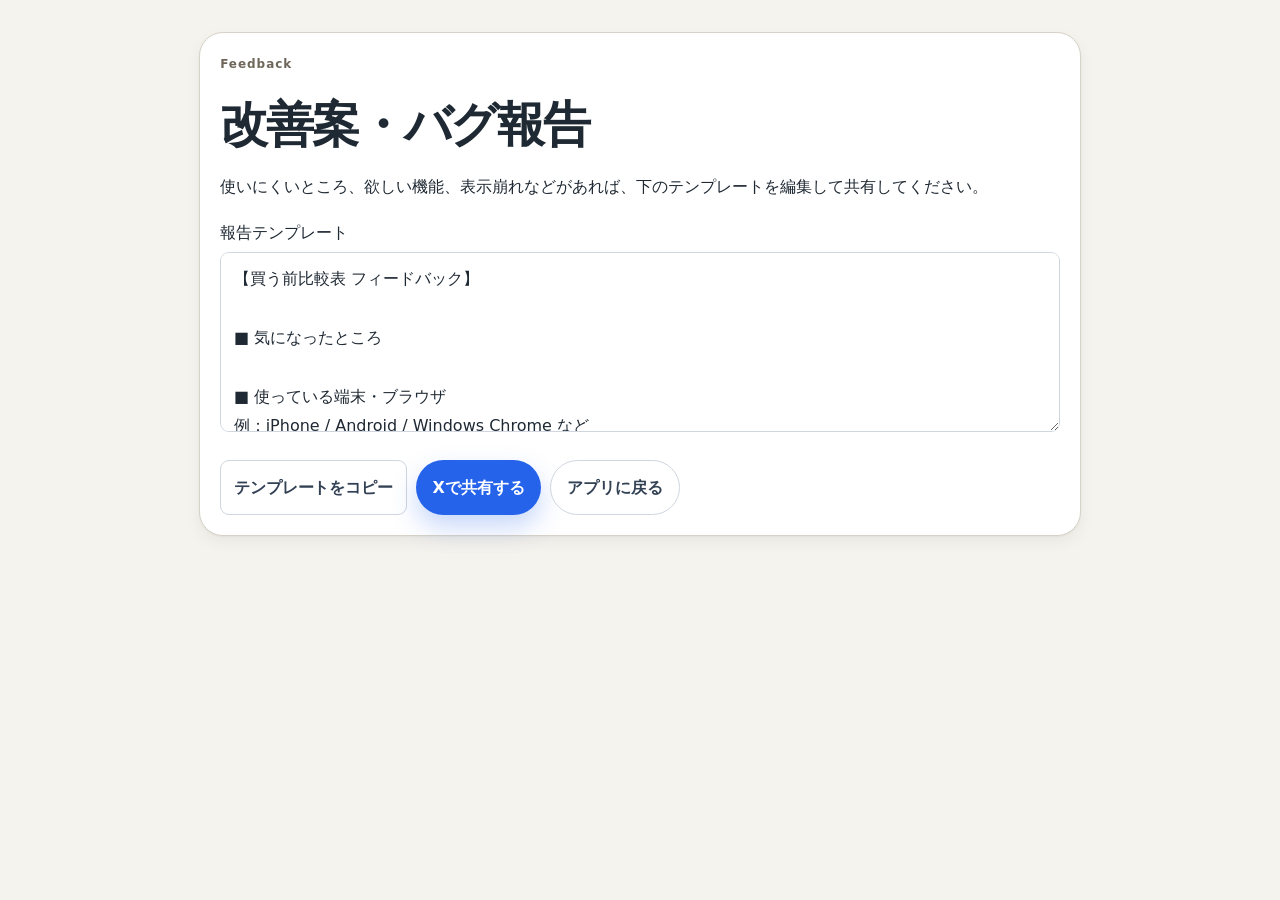
==== feedback.html @ 17bbf580 "first commit" ====
<!doctype html>
<html lang="ja">
<head>
  <meta charset="UTF-8" />
  <meta name="viewport" content="width=device-width, initial-scale=1.0" />
  <title>改善案・バグ報告｜買う前比較表</title>
  <meta name="description" content="買う前比較表の改善案・バグ報告ページです。" />
  <link rel="icon" href="favicon.svg" type="image/svg+xml" />
  <link rel="stylesheet" href="styles.css" />
</head>
<body>
  <main class="static-page">
    <article class="static-card feedback-box">
      <p class="eyebrow">Feedback</p>
      <h1>改善案・バグ報告</h1>
      <p>使いにくいところ、欲しい機能、表示崩れなどがあれば、下のテンプレートを編集して共有してください。</p>

      <label>
        報告テンプレート
        <textarea id="feedbackText">【買う前比較表 フィードバック】

■ 気になったところ

■ 使っている端末・ブラウザ
例：iPhone / Android / Windows Chrome など

■ こうなると便利だと思ったこと

</textarea>
      </label>

      <div class="static-actions">
        <button id="copyFeedbackBtn" type="button" class="secondary">テンプレートをコピー</button>
        <a id="xFeedbackLink" class="primary button-link" href="https://x.com/intent/tweet?text=%E3%80%90%E8%B2%B7%E3%81%86%E5%89%8D%E6%AF%94%E8%BC%83%E8%A1%A8%20%E3%83%95%E3%82%A3%E3%83%BC%E3%83%89%E3%83%90%E3%83%83%E3%82%AF%E3%80%91%0A%0A%23%E8%B2%B7%E3%81%86%E5%89%8D%E6%AF%94%E8%BC%83%E8%A1%A8" target="_blank" rel="noopener">Xで共有する</a>
        <a class="secondary button-link" href="index.html">アプリに戻る</a>
      </div>
    </article>
  </main>

  <script>
    const textarea = document.getElementById('feedbackText');
    const copyBtn = document.getElementById('copyFeedbackBtn');
    const xLink = document.getElementById('xFeedbackLink');

    function updateXLink() {
      const text = textarea.value.trim() || '【買う前比較表 フィードバック】';
      xLink.href = `https://x.com/intent/tweet?text=${encodeURIComponent(text + '\n\n#買う前比較表')}`;
    }

    textarea.addEventListener('input', updateXLink);
    copyBtn.addEventListener('click', async () => {
      try {
        await navigator.clipboard.writeText(textarea.value);
        copyBtn.textContent = 'コピーしました';
        setTimeout(() => copyBtn.textContent = 'テンプレートをコピー', 1400);
      } catch {
        textarea.select();
        document.execCommand('copy');
      }
    });
    updateXLink();
  </script>
</body>
</html>
---- styles.css ----
:root {
  --bg: #f3f7fb;
  --panel: #ffffff;
  --ink: #172033;
  --muted: #667085;
  --line: #dbe4f0;
  --brand: #2563eb;
  --brand-strong: #1d4ed8;
  --brand-soft: #eaf2ff;
  --accent: #0f766e;
  --accent-soft: #e7f8f5;
  --danger: #e5484d;
  --danger-strong: #c92a2f;
  --danger-soft: #fff0f1;
  --warning: #f59e0b;
  --warning-soft: #fff7df;
  --success: #16a34a;
  --success-soft: #eaf8ef;
  --blue-soft: #eaf2ff;
  --shadow: 0 18px 44px rgba(37, 99, 235, 0.10);
  --shadow-small: 0 10px 24px rgba(15, 23, 42, 0.07);
  --radius: 22px;
}

* { box-sizing: border-box; }

html { scroll-behavior: smooth; }

body {
  margin: 0;
  font-family: Inter, ui-sans-serif, system-ui, -apple-system, BlinkMacSystemFont, "Segoe UI", sans-serif;
  color: var(--ink);
  background:
    linear-gradient(180deg, #ffffff 0%, #f7f7f7 42%, #eeeeee 100%);
  min-height: 100vh;
}

button,
input,
select,
textarea { font: inherit; }

button,
.import-label {
  border: 0;
  border-radius: 999px;
  padding: 0.72rem 1rem;
  cursor: pointer;
  font-weight: 800;
  transition: transform 0.15s ease, box-shadow 0.15s ease, opacity 0.15s ease, background 0.15s ease;
  white-space: nowrap;
}

button:hover,
.import-label:hover { transform: translateY(-1px); }
button:active { transform: translateY(0); }

.primary {
  background: var(--brand);
  color: white;
  box-shadow: 0 8px 18px rgba(47, 93, 80, 0.18);
}

.primary:hover { background: var(--brand-strong); }

.secondary,
.import-label {
  background: #efe8dc;
  color: var(--ink);
}

.secondary.active {
  background: var(--brand);
  color: white;
}

.danger { color: white; background: var(--danger); }
.ghost { background: transparent; color: var(--danger); border: 1px solid rgba(179, 58, 58, 0.35); }
.compact { padding: 0.66rem 0.85rem; }
.hidden { display: none !important; }

.app-header {
  max-width: 1440px;
  margin: 0 auto;
  padding: 2.2rem 1.4rem 1rem;
  display: flex;
  justify-content: space-between;
  align-items: flex-end;
  gap: 1.4rem;
}

h1, h2, h3, p { margin-top: 0; }
h1 { font-size: clamp(2.1rem, 4vw, 4.3rem); margin-bottom: 0.45rem; letter-spacing: -0.06em; }
h2 { margin-bottom: 0; font-size: 1.38rem; }
h3 { margin-bottom: 0.4rem; }
.lead { color: var(--muted); max-width: 52rem; margin-bottom: 0; line-height: 1.8; }
.eyebrow { color: var(--accent); font-weight: 900; letter-spacing: 0.08em; font-size: 0.78rem; margin-bottom: 0.3rem; }
.muted { color: var(--muted); }

.header-actions {
  display: flex;
  gap: 0.6rem;
  flex-wrap: wrap;
  justify-content: flex-end;
}

.layout {
  max-width: 1440px;
  margin: 0 auto;
  padding: 1rem 1.4rem 2.5rem;
  display: grid;
  grid-template-columns: minmax(340px, 430px) minmax(0, 1fr);
  gap: 1.2rem;
  align-items: start;
}

.panel {
  background: rgba(255, 253, 248, 0.9);
  border: 1px solid rgba(231, 223, 210, 0.92);
  border-radius: var(--radius);
  box-shadow: var(--shadow);
  backdrop-filter: blur(12px);
}

.form-panel { padding: 1.2rem; position: sticky; top: 1rem; }
.list-panel { padding: 1.2rem; min-width: 0; }

.section-heading {
  display: flex;
  justify-content: space-between;
  align-items: center;
  gap: 1rem;
  margin-bottom: 1.1rem;
}

.list-heading { margin-bottom: 0.8rem; }
.section-heading.mini { margin: 1rem 0 0.7rem; }

.badge,
.stats span {
  background: #f3eadb;
  color: #5c4222;
  border-radius: 999px;
  padding: 0.38rem 0.72rem;
  font-size: 0.82rem;
  font-weight: 900;
}

.stats {
  display: flex;
  gap: 0.5rem;
  flex-wrap: wrap;
  justify-content: flex-end;
}

.summary-grid {
  display: grid;
  grid-template-columns: repeat(auto-fit, minmax(140px, 1fr));
  gap: 0.7rem;
  margin-bottom: 1rem;
}

.summary-card {
  background: #fbf7ef;
  border: 1px solid var(--line);
  border-radius: 18px;
  padding: 0.8rem 0.95rem;
  min-width: 0;
}

.summary-card span {
  display: block;
  color: var(--muted);
  font-size: 0.78rem;
  font-weight: 800;
  margin-bottom: 0.25rem;
}

.summary-card strong {
  font-size: 1.2rem;
  letter-spacing: -0.03em;
}

.summary-card.highlight {
  background: var(--brand-soft);
  border-color: rgba(47, 93, 80, 0.25);
}

form label {
  display: block;
  font-weight: 800;
  margin-bottom: 0.82rem;
}

input,
select,
textarea {
  width: 100%;
  border: 1px solid var(--line);
  background: white;
  border-radius: 14px;
  padding: 0.78rem 0.9rem;
  color: var(--ink);
  outline: none;
  margin-top: 0.35rem;
}

input:focus,
select:focus,
textarea:focus {
  border-color: rgba(47, 93, 80, 0.65);
  box-shadow: 0 0 0 4px rgba(47, 93, 80, 0.1);
}

textarea { resize: vertical; }
small { display: block; color: var(--muted); font-weight: 500; margin-top: 0.35rem; line-height: 1.6; }

.fetch-status {
  margin-top: 0.55rem;
  border-radius: 14px;
  padding: 0.72rem 0.85rem;
  line-height: 1.6;
  font-size: 0.88rem;
  font-weight: 800;
  background: #f2eee6;
  border: 1px solid var(--line);
  color: #544536;
}

.fetch-status[data-type="loading"] {
  background: #edf3ef;
  border-color: rgba(47, 93, 80, 0.22);
  color: var(--brand-strong);
}

.fetch-status[data-type="success"] {
  background: #e7f2e9;
  border-color: rgba(47, 93, 80, 0.24);
  color: #24483e;
}

.fetch-status[data-type="error"] {
  background: #f8e6e4;
  border-color: rgba(179, 58, 58, 0.22);
  color: #8f302e;
}

button:disabled {
  cursor: wait;
  opacity: 0.72;
  transform: none;
}

.url-row,
.split-row,
.form-actions {
  display: flex;
  gap: 0.55rem;
  align-items: center;
}

.url-row input,
.split-row select { flex: 1; }
.form-actions { margin-top: 1rem; }
.form-actions button { flex: 1; }

.two-column-form {
  display: grid;
  grid-template-columns: 1fr 1fr;
  gap: 0.7rem;
}

.spec-grid {
  display: grid;
  grid-template-columns: repeat(2, minmax(0, 1fr));
  gap: 0.65rem;
}
.spec-field { margin-bottom: 0 !important; }
.spec-field span { display: block; font-size: 0.85rem; }

.toolbar {
  display: grid;
  grid-template-columns: minmax(160px, 1.3fr) minmax(120px, 0.75fr) minmax(120px, 0.75fr) minmax(140px, 0.9fr) auto;
  gap: 0.6rem;
  margin-bottom: 0.85rem;
}
.toolbar input,
.toolbar select { margin-top: 0; }

.view-row {
  display: grid;
  grid-template-columns: minmax(0, 1fr) auto;
  gap: 0.7rem;
  align-items: stretch;
  margin-bottom: 1rem;
}

.hint-card {
  background: #f2eee6;
  border: 1px dashed #d8cbb8;
  border-radius: 16px;
  padding: 0.85rem 1rem;
  color: #544536;
  line-height: 1.7;
}

.view-switch {
  display: flex;
  background: #f2eee6;
  border: 1px solid var(--line);
  border-radius: 999px;
  padding: 0.25rem;
  align-self: center;
}

.view-switch button {
  padding: 0.58rem 0.9rem;
  box-shadow: none;
}

.empty-state {
  padding: 3.5rem 1rem;
  text-align: center;
  color: var(--muted);
  border: 1px dashed var(--line);
  border-radius: 18px;
}

.cards-grid {
  display: grid;
  grid-template-columns: repeat(2, minmax(0, 1fr));
  gap: 0.9rem;
}

.product-card {
  background: white;
  border: 1px solid var(--line);
  border-radius: 22px;
  padding: 1rem;
  box-shadow: var(--shadow-small);
  display: flex;
  flex-direction: column;
  gap: 0.78rem;
  min-width: 0;
}

.card-top {
  display: grid;
  grid-template-columns: 76px minmax(0, 1fr) 68px;
  gap: 0.85rem;
  align-items: start;
}

.card-image-wrap {
  width: 76px;
  height: 76px;
  border-radius: 18px;
  border: 1px solid var(--line);
  overflow: hidden;
  background: #f3eadb;
  display: grid;
  place-items: center;
  color: #8a6d43;
  font-weight: 1000;
  font-size: 1.35rem;
}

.card-image { width: 100%; height: 100%; object-fit: cover; }
.card-image-wrap.no-image { background: linear-gradient(135deg, #f4eadc, #edf3ef); }

.card-main { min-width: 0; }
.card-meta { display: flex; flex-wrap: wrap; gap: 0.35rem; margin-bottom: 0.35rem; }
.product-card h3 {
  font-size: 1.02rem;
  line-height: 1.45;
  margin-bottom: 0.45rem;
  display: -webkit-box;
  -webkit-line-clamp: 2;
  -webkit-box-orient: vertical;
  overflow: hidden;
}

.card-price-row { display: flex; align-items: center; flex-wrap: wrap; gap: 0.5rem; margin-bottom: 0.25rem; }
.card-price { font-size: 1.25rem; letter-spacing: -0.04em; }
.rating-chip { color: #956421; font-weight: 900; font-size: 0.86rem; }
.category-chip {
  display: inline-flex;
  align-items: center;
  border-radius: 999px;
  padding: 0.28rem 0.58rem;
  background: var(--blue-soft);
  color: #334155;
  font-weight: 900;
  font-size: 0.82rem;
}

.score-ring {
  width: 66px;
  height: 66px;
  border-radius: 50%;
  display: grid;
  place-items: center;
  background:
    radial-gradient(circle closest-side, white 68%, transparent 70%),
    conic-gradient(var(--brand) calc(var(--score) * 1%), #eee5d7 0);
  border: 1px solid var(--line);
  position: relative;
}

.score-ring strong {
  font-size: 1.12rem;
  line-height: 1;
  letter-spacing: -0.04em;
}

.score-ring span {
  position: absolute;
  bottom: 0.78rem;
  font-size: 0.62rem;
  color: var(--muted);
  font-weight: 900;
}

.score-ring.excellent { background: radial-gradient(circle closest-side, white 68%, transparent 70%), conic-gradient(#2f5d50 calc(var(--score) * 1%), #eee5d7 0); }
.score-ring.good { background: radial-gradient(circle closest-side, white 68%, transparent 70%), conic-gradient(#5d7747 calc(var(--score) * 1%), #eee5d7 0); }
.score-ring.normal { background: radial-gradient(circle closest-side, white 68%, transparent 70%), conic-gradient(#c68b43 calc(var(--score) * 1%), #eee5d7 0); }
.score-ring.low { background: radial-gradient(circle closest-side, white 68%, transparent 70%), conic-gradient(#b33a3a calc(var(--score) * 1%), #eee5d7 0); }

.score-note {
  display: inline-flex;
  align-self: flex-start;
  border-radius: 999px;
  padding: 0.34rem 0.7rem;
  background: #f7f1e8;
  color: #5b5246;
  font-size: 0.82rem;
  font-weight: 900;
}

.spec-chip-list {
  list-style: none;
  margin: 0;
  padding: 0;
  display: grid;
  grid-template-columns: repeat(2, minmax(0, 1fr));
  gap: 0.45rem;
}

.spec-chip-list li {
  background: #fbf7ef;
  border: 1px solid #efe4d4;
  border-radius: 14px;
  padding: 0.55rem 0.65rem;
  min-width: 0;
}

.spec-chip-list span {
  display: block;
  color: var(--muted);
  font-size: 0.72rem;
  font-weight: 800;
  margin-bottom: 0.1rem;
}

.spec-chip-list strong {
  display: block;
  overflow: hidden;
  text-overflow: ellipsis;
  white-space: nowrap;
  font-size: 0.88rem;
}

.card-memo {
  color: var(--muted);
  background: #fbf7ef;
  border-radius: 14px;
  padding: 0.7rem;
  white-space: pre-wrap;
  line-height: 1.7;
  margin-bottom: 0;
}

.card-actions {
  display: flex;
  gap: 0.45rem;
  flex-wrap: wrap;
  margin-top: auto;
}
.card-actions button { padding: 0.5rem 0.72rem; font-size: 0.85rem; }

.table-wrap {
  overflow: auto;
  border: 1px solid var(--line);
  border-radius: 18px;
  background: white;
  max-height: 72vh;
}

table {
  width: 100%;
  border-collapse: separate;
  border-spacing: 0;
  min-width: 1080px;
}

th,
td {
  border-bottom: 1px solid var(--line);
  padding: 0.78rem;
  text-align: left;
  vertical-align: top;
  font-size: 0.92rem;
}

th {
  position: sticky;
  top: 0;
  z-index: 1;
  background: #f7f1e8;
  font-size: 0.78rem;
  color: #5b5246;
  letter-spacing: 0.04em;
  text-transform: uppercase;
}

tr:last-child td { border-bottom: 0; }
tbody tr:hover { background: #fffaf2; }

.product-cell {
  display: flex;
  gap: 0.7rem;
  min-width: 220px;
}

.thumb {
  width: 48px;
  height: 48px;
  border-radius: 12px;
  object-fit: cover;
  border: 1px solid var(--line);
  background: #f3eadb;
  flex: 0 0 auto;
}

.placeholder-thumb {
  display: grid;
  place-items: center;
  color: #8a6d43;
  font-weight: 1000;
}

.product-name { font-weight: 950; margin-bottom: 0.2rem; }
.product-link { color: var(--brand); font-weight: 900; text-decoration: none; font-size: 0.86rem; }
.product-link:hover { text-decoration: underline; }
.price { font-weight: 950; white-space: nowrap; }
.rating-cell { white-space: nowrap; color: #956421; font-weight: 900; }

.status-pill,
.score-badge {
  display: inline-flex;
  align-items: center;
  border-radius: 999px;
  padding: 0.28rem 0.58rem;
  font-weight: 950;
  white-space: nowrap;
  font-size: 0.82rem;
}

.status-pill { background: var(--brand-soft); color: var(--brand-strong); }
.status-pill[data-status="本命"] { background: #e6f0e3; color: #334e2e; }
.status-pill[data-status="保留"] { background: #f7f1e8; color: #7a5c2e; }
.status-pill[data-status="買わない"] { background: #f8e6e4; color: #8f302e; }

.score-badge.excellent { background: #dfeee7; color: #24483e; }
.score-badge.good { background: #e8f1df; color: #4b612e; }
.score-badge.normal { background: #f7ead2; color: #7a5c2e; }
.score-badge.low { background: #f8e6e4; color: #8f302e; }

.row-actions {
  display: flex;
  gap: 0.4rem;
  flex-wrap: wrap;
  min-width: 150px;
}
.row-actions button { padding: 0.45rem 0.62rem; font-size: 0.82rem; }
.memo-cell { color: var(--muted); min-width: 180px; white-space: pre-wrap; }

.dialog {
  border: 0;
  border-radius: 22px;
  width: min(520px, calc(100vw - 2rem));
  padding: 1.2rem;
  box-shadow: 0 25px 80px rgba(31, 41, 51, 0.22);
  background: var(--panel);
}
.dialog::backdrop { background: rgba(31, 41, 51, 0.3); backdrop-filter: blur(3px); }
.dialog menu { display: flex; justify-content: flex-end; gap: 0.6rem; padding: 0; margin-bottom: 0; }

@media (max-width: 1160px) {
  .cards-grid { grid-template-columns: 1fr; }
}

@media (max-width: 980px) {
  .app-header { align-items: flex-start; flex-direction: column; }
  .header-actions { justify-content: flex-start; }
  .layout { grid-template-columns: 1fr; }
  .form-panel { position: static; }
  .toolbar { grid-template-columns: 1fr 1fr; }
  .toolbar button { grid-column: span 2; }
  .view-row { grid-template-columns: 1fr; }
  .view-switch { justify-self: start; }
}

@media (max-width: 720px) {
  .app-header, .layout { padding-left: 0.8rem; padding-right: 0.8rem; }
  .app-header { padding-top: 1.3rem; }
  .panel { border-radius: 18px; }
  .toolbar, .spec-grid, .two-column-form, .summary-grid { grid-template-columns: 1fr; }
  .url-row, .split-row, .form-actions { flex-direction: column; align-items: stretch; }
  .section-heading { align-items: flex-start; flex-direction: column; }
  .stats { justify-content: flex-start; }
  .card-top { grid-template-columns: 64px minmax(0, 1fr); }
  .score-ring { grid-column: 1 / -1; width: 100%; height: auto; border-radius: 16px; padding: 0.65rem; display: flex; justify-content: center; gap: 0.25rem; background: var(--brand-soft) !important; }
  .score-ring span { position: static; align-self: end; }
  .card-image-wrap { width: 64px; height: 64px; border-radius: 16px; }
  .spec-chip-list { grid-template-columns: 1fr; }
  .view-switch { width: 100%; display: grid; grid-template-columns: 1fr 1fr; border-radius: 18px; }
  .view-switch button { width: 100%; }
}

@media (max-width: 420px) {
  button, .import-label { width: 100%; text-align: center; }
  .header-actions { width: 100%; }
  .product-card { padding: 0.85rem; }
  .card-actions { display: grid; grid-template-columns: 1fr; }
}

.paste-assist {
  margin-top: 0.55rem;
  border: 1px dashed rgba(47, 93, 80, 0.28);
  background: rgba(237, 243, 239, 0.75);
  border-radius: 16px;
  padding: 0.75rem;
}

.paste-assist summary {
  cursor: pointer;
  font-weight: 900;
  color: var(--brand-strong);
}

.paste-assist p {
  color: var(--muted);
  font-size: 0.86rem;
  line-height: 1.6;
  margin: 0.55rem 0;
}

.paste-assist textarea {
  margin-bottom: 0.55rem;
  font-weight: 500;
}

.manual-guide {
  border: 1px solid rgba(47, 93, 80, 0.2);
  background: rgba(237, 243, 239, 0.82);
  border-radius: 16px;
  padding: 0.8rem 0.9rem;
  line-height: 1.7;
  color: #32483f;
  margin-bottom: 0.9rem;
}

.manual-guide strong {
  color: var(--brand-strong);
}

.option-helper {
  font-size: 0.75rem;
  line-height: 1.5;
  margin-top: 0.28rem;
}

/* 段階選択式スペック入力 */
.tiered-spec-field {
  background: rgba(251, 247, 239, 0.72);
  border: 1px solid var(--line);
  border-radius: 18px;
  padding: 0.78rem;
}

.tiered-spec-field > span {
  font-size: 0.86rem;
  margin-bottom: 0.45rem;
  color: var(--ink);
}

.tiered-picker {
  display: grid;
  gap: 0.48rem;
}

.tiered-controls {
  display: grid;
  grid-template-columns: repeat(2, minmax(0, 1fr));
  gap: 0.45rem;
}

.tiered-controls select,
.tiered-final-input {
  margin-top: 0;
  border-radius: 12px;
  padding: 0.68rem 0.72rem;
  font-size: 0.88rem;
}

.tiered-final-input {
  background: #fff;
  border-style: dashed;
  font-weight: 800;
}

.tiered-final-input::placeholder {
  font-weight: 500;
}

@media (max-width: 720px) {
  .tiered-controls {
    grid-template-columns: 1fr;
  }
}

.wide-dialog {
  width: min(860px, calc(100vw - 2rem));
  max-height: min(86vh, 900px);
  overflow: auto;
}

.builder-heading {
  display: flex;
  align-items: flex-start;
  justify-content: space-between;
  gap: 1rem;
  margin: 1rem 0 0.8rem;
}

.builder-heading h3 {
  margin-bottom: 0.25rem;
}

.builder-heading p {
  margin-bottom: 0;
  line-height: 1.6;
}

.field-builder {
  display: grid;
  gap: 0.85rem;
  margin-bottom: 0.9rem;
}

.field-builder-row {
  background: #fbf7ef;
  border: 1px solid var(--line);
  border-radius: 18px;
  padding: 0.9rem;
}

.field-builder-top {
  display: grid;
  grid-template-columns: minmax(150px, 1fr) minmax(180px, 0.9fr) auto;
  gap: 0.65rem;
  align-items: end;
}

.builder-row-actions {
  display: flex;
  gap: 0.35rem;
  align-items: center;
  justify-content: flex-end;
  flex-wrap: wrap;
}

.builder-row-actions .compact {
  min-width: 2.4rem;
}

.field-builder-row label {
  margin-bottom: 0.65rem;
}

.field-builder-row label:last-child {
  margin-bottom: 0;
}

.builder-options-block,
.builder-tiered-block {
  margin-top: 0.55rem;
}

.builder-tiered-block {
  background: rgba(237, 243, 239, 0.7);
  border: 1px dashed rgba(47, 93, 80, 0.22);
  border-radius: 16px;
  padding: 0.75rem;
}

.compact-hint {
  font-size: 0.9rem;
  margin: 0.8rem 0 0.2rem;
}

.compact-hint code {
  background: white;
  border: 1px solid var(--line);
  padding: 0.08rem 0.28rem;
  border-radius: 6px;
}

.selectable-spec-field select {
  margin-bottom: 0.4rem;
}

.selectable-spec-field input {
  margin-top: 0.15rem;
}

@media (max-width: 720px) {
  .builder-heading {
    flex-direction: column;
  }

  .field-builder-top {
    grid-template-columns: 1fr;
  }

  .builder-row-actions {
    justify-content: stretch;
  }

  .builder-row-actions button {
    flex: 1;
  }
}

/* 自作パソコン：パーツごとの価格・URL入力 */
.self-build-spec-grid {
  display: grid;
  grid-template-columns: 1fr;
  gap: 0.8rem;
}

.self-build-summary {
  display: grid;
  grid-template-columns: minmax(0, 1fr) auto;
  gap: 0.85rem;
  align-items: center;
  border: 1px solid rgba(47, 93, 80, 0.22);
  background: rgba(237, 243, 239, 0.9);
  border-radius: 18px;
  padding: 0.95rem;
}

.self-build-summary p {
  color: var(--muted);
  margin-top: 0.25rem;
  line-height: 1.65;
}

.self-build-total-box {
  min-width: 140px;
  border-radius: 16px;
  background: white;
  border: 1px solid var(--line);
  padding: 0.75rem 0.9rem;
  text-align: right;
  box-shadow: var(--shadow-small);
}

.self-build-total-box span {
  display: block;
  color: var(--muted);
  font-size: 0.78rem;
  font-weight: 900;
}

.self-build-total-box strong {
  display: block;
  margin-top: 0.12rem;
  font-size: 1.15rem;
  letter-spacing: -0.04em;
}

.self-build-part-field {
  border: 1px solid var(--line);
  background: #fffaf2;
  border-radius: 20px;
  padding: 0.85rem;
  display: grid;
  gap: 0.7rem;
}

.self-build-part-title {
  display: flex;
  justify-content: space-between;
  gap: 0.8rem;
  align-items: baseline;
}

.self-build-part-title strong {
  font-size: 1rem;
}

.self-build-part-title span {
  color: var(--muted);
  font-weight: 800;
  font-size: 0.78rem;
}

.self-build-main-input {
  margin-bottom: 0 !important;
  background: white;
}

.self-build-meta-grid {
  display: grid;
  grid-template-columns: 0.75fr 1.25fr;
  gap: 0.55rem;
}

.self-build-meta-grid label {
  margin-bottom: 0 !important;
}

.self-build-meta-grid input {
  margin-top: 0.28rem;
}

.self-build-part-memo-label {
  grid-column: 1 / -1;
}

.part-cell {
  display: grid;
  gap: 0.15rem;
  min-width: 150px;
}

.part-cell strong {
  font-size: 0.9rem;
}

.part-cell span {
  display: flex;
  flex-wrap: wrap;
  gap: 0.4rem;
  align-items: center;
}

.part-inline-price,
.part-inline-memo,
.part-chip-meta {
  display: block;
  color: var(--muted);
  font-size: 0.76rem;
  font-weight: 850;
  margin-top: 0.12rem;
}

.part-link {
  font-size: 0.76rem;
}

@media (max-width: 720px) {
  .self-build-summary,
  .self-build-meta-grid {
    grid-template-columns: 1fr;
  }

  .self-build-total-box {
    text-align: left;
  }

  .self-build-part-title {
    align-items: flex-start;
    flex-direction: column;
  }
}


/* ===== Friendly color redesign ===== */
body {
  background:
    radial-gradient(circle at 12% 0%, rgba(37, 99, 235, 0.10), transparent 30%),
    radial-gradient(circle at 88% 8%, rgba(20, 184, 166, 0.12), transparent 28%),
    linear-gradient(180deg, #f7fbff 0%, #f3f7fb 52%, #eef4fb 100%);
}

body::before {
  content: "";
  position: fixed;
  inset: 0;
  pointer-events: none;
  background-image:
    linear-gradient(rgba(37,99,235,0.045) 1px, transparent 1px),
    linear-gradient(90deg, rgba(37,99,235,0.045) 1px, transparent 1px);
  background-size: 44px 44px;
  mask-image: linear-gradient(to bottom, rgba(0,0,0,0.48), transparent 62%);
}

.app-header { padding-top: 2.3rem; }

h1 {
  font-weight: 950;
  letter-spacing: -0.075em;
  color: #10213f;
}

h2, h3, .product-name { letter-spacing: -0.035em; }

.eyebrow {
  color: var(--brand);
  letter-spacing: 0.12em;
  text-transform: uppercase;
}

.lead { color: #53627a; }

.panel {
  background: rgba(255, 255, 255, 0.92);
  border: 1px solid rgba(206, 220, 240, 0.96);
  box-shadow: var(--shadow);
}

.form-panel,
.list-panel { box-shadow: 0 22px 60px rgba(37, 99, 235, 0.08); }

button,
.import-label {
  border: 1px solid transparent;
  letter-spacing: -0.01em;
}

.primary {
  background: linear-gradient(135deg, var(--brand), #3b82f6);
  color: #ffffff;
  box-shadow: 0 12px 26px rgba(37, 99, 235, 0.25);
}

.primary:hover { background: linear-gradient(135deg, var(--brand-strong), #2563eb); }

.secondary,
.import-label {
  background: #edf4ff;
  color: #1d4ed8;
  border-color: #c7dcff;
}

.secondary:hover,
.import-label:hover { background: #dfeeff; }

.secondary.active {
  background: var(--brand);
  color: #ffffff;
  border-color: var(--brand);
}

.danger {
  color: #ffffff;
  background: linear-gradient(135deg, var(--danger), #f87171);
  box-shadow: 0 10px 22px rgba(229, 72, 77, 0.18);
}

.danger:hover { background: linear-gradient(135deg, var(--danger-strong), var(--danger)); }

.ghost {
  background: #ffffff;
  color: var(--danger-strong);
  border: 1px solid rgba(229, 72, 77, 0.35);
}

.ghost:hover { background: var(--danger-soft); }

.badge,
.stats span {
  background: #eaf2ff;
  color: #1d4ed8;
  border: 1px solid #c7dcff;
}

.summary-card {
  background: #ffffff;
  border-color: #dbe7f6;
  box-shadow: 0 8px 20px rgba(15, 23, 42, 0.04);
}

.summary-card:nth-child(1) {
  background: #eaf8ef;
  border-color: #bfe8cc;
}

.summary-card:nth-child(2) {
  background: #fff0f1;
  border-color: #ffc9ce;
}

.summary-card.highlight {
  background: #eaf2ff;
  border-color: #bad3ff;
}

input,
select,
textarea,
.dialog,
.self-build-total-box,
.product-card,
.table-wrap,
.compact-hint code {
  background: #ffffff;
  border-color: var(--line);
}

input:focus,
select:focus,
textarea:focus {
  border-color: var(--brand);
  box-shadow: 0 0 0 4px rgba(37, 99, 235, 0.13);
}

.fetch-status {
  background: #f3f7ff;
  border-color: #c7dcff;
  color: #1e3a8a;
}

.fetch-status[data-type="loading"] {
  background: #eaf2ff;
  border-color: #bad3ff;
  color: #1d4ed8;
}

.fetch-status[data-type="success"] {
  background: var(--success-soft);
  border-color: #bfe8cc;
  color: #166534;
}

.fetch-status[data-type="error"] {
  background: var(--danger-soft);
  border-color: #ffc9ce;
  color: #b4232b;
}

.hint-card,
.manual-guide,
.paste-assist,
.builder-tiered-block {
  background: #f1f8ff;
  border-color: #c7dcff;
  color: #284263;
}

.manual-guide strong,
.paste-assist summary,
.product-link { color: var(--brand-strong); }

.tiered-spec-field,
.field-builder-row,
.self-build-part-field,
.card-memo,
.spec-chip-list li,
.score-note {
  background: #f8fbff;
  border-color: #dbe7f6;
  color: #24324a;
}

.self-build-summary {
  background: linear-gradient(135deg, #eaf2ff, #e7f8f5);
  border-color: #bad3ff;
}

.card-image-wrap,
.thumb,
.placeholder-thumb {
  background: #eaf2ff;
  color: var(--brand-strong);
}

.card-image-wrap.no-image { background: linear-gradient(135deg, #eaf2ff, #e7f8f5); }

.product-card {
  transition: transform 0.16s ease, box-shadow 0.16s ease, border-color 0.16s ease;
}

.product-card:hover {
  transform: translateY(-2px);
  border-color: #bad3ff;
  box-shadow: 0 18px 42px rgba(37, 99, 235, 0.12);
}

.category-chip {
  background: #eef2ff;
  color: #4338ca;
  border: 1px solid #d8ddff;
}

.rating-chip,
.rating-cell { color: #b45309; }

.view-switch {
  background: #edf4ff;
  border-color: #c7dcff;
}

.empty-state {
  border-color: #c7dcff;
  background: rgba(255, 255, 255, 0.58);
}

th {
  background: #eaf2ff;
  color: #1e3a8a;
}

tbody tr:hover { background: #f6faff; }

.price,
.card-price { color: #1d4ed8; }

.status-pill { border: 1px solid transparent; }
.status-pill[data-status="本命"] { background: var(--success-soft); color: #166534; border-color: #bfe8cc; }
.status-pill[data-status="保留"] { background: var(--warning-soft); color: #92400e; border-color: #fde3a3; }
.status-pill[data-status="買わない"] { background: var(--danger-soft); color: #b4232b; border-color: #ffc9ce; }

.score-badge.excellent { background: #dcfce7; color: #166534; border: 1px solid #bfe8cc; }
.score-badge.good { background: #eaf2ff; color: #1d4ed8; border: 1px solid #bad3ff; }
.score-badge.normal { background: #fff7df; color: #92400e; border: 1px solid #fde3a3; }
.score-badge.low { background: #fff0f1; color: #b4232b; border: 1px solid #ffc9ce; }

.score-ring {
  background:
    radial-gradient(circle closest-side, #ffffff 68%, transparent 70%),
    conic-gradient(var(--brand) calc(var(--score) * 1%), #e5eefb 0);
  border-color: #dbe7f6;
}

.score-ring.excellent {
  background:
    radial-gradient(circle closest-side, #ffffff 68%, transparent 70%),
    conic-gradient(var(--success) calc(var(--score) * 1%), #e5eefb 0);
}
.score-ring.good {
  background:
    radial-gradient(circle closest-side, #ffffff 68%, transparent 70%),
    conic-gradient(var(--brand) calc(var(--score) * 1%), #e5eefb 0);
}
.score-ring.normal {
  background:
    radial-gradient(circle closest-side, #ffffff 68%, transparent 70%),
    conic-gradient(var(--warning) calc(var(--score) * 1%), #e5eefb 0);
}
.score-ring.low {
  background:
    radial-gradient(circle closest-side, #ffffff 68%, transparent 70%),
    conic-gradient(var(--danger) calc(var(--score) * 1%), #e5eefb 0);
}

.score-note {
  color: #284263;
  background: #f1f8ff;
}

.part-inline-price,
.part-inline-memo,
.part-chip-meta { color: #53627a; }
.part-link { color: var(--brand-strong); }

.dialog::backdrop {
  background: rgba(15, 23, 42, 0.34);
  backdrop-filter: blur(5px);
}

::-webkit-scrollbar { width: 10px; height: 10px; }
::-webkit-scrollbar-track { background: #eaf2ff; }
::-webkit-scrollbar-thumb {
  background: #a9c6f6;
  border: 2px solid #eaf2ff;
  border-radius: 999px;
}
::-webkit-scrollbar-thumb:hover { background: #7fb0f2; }

@media (max-width: 720px) {
  .score-ring { background: #eaf2ff !important; }
}

/* ===== Practical comparison tool redesign =====
   Direction: less template-like / less AI-looking.
   More like a real product comparison notebook used for shopping decisions. */
:root {
  --bg: #f5f3ee;
  --paper: #ffffff;
  --paper-2: #fbfaf7;
  --ink: #1f2933;
  --muted: #6b7280;
  --line: #d7d2c7;
  --line-strong: #bdb6a8;
  --brand: #2563eb;
  --brand-strong: #1d4ed8;
  --brand-soft: #e8f0ff;
  --accent: #0f766e;
  --accent-soft: #e6f4f1;
  --danger: #dc2626;
  --danger-strong: #b91c1c;
  --danger-soft: #fee2e2;
  --warning: #d97706;
  --warning-soft: #fff3d6;
  --success: #15803d;
  --success-soft: #e7f5ea;
  --shadow: 0 1px 2px rgba(20, 20, 20, 0.05), 0 10px 22px rgba(20, 20, 20, 0.06);
  --shadow-small: 0 1px 2px rgba(20, 20, 20, 0.04), 0 6px 16px rgba(20, 20, 20, 0.05);
  --radius: 14px;
}

html { scroll-behavior: auto; }

body {
  background: var(--bg) !important;
  color: var(--ink);
  font-family: ui-sans-serif, system-ui, -apple-system, BlinkMacSystemFont, "Segoe UI", "Noto Sans JP", sans-serif;
  line-height: 1.55;
}

body::before { display: none !important; }

.app-header {
  max-width: 1360px;
  padding: 1.35rem 1.25rem 0.75rem;
  align-items: center;
  border-bottom: 1px solid rgba(189, 182, 168, 0.55);
  margin-bottom: 0.25rem;
}

h1 {
  font-size: clamp(1.75rem, 3vw, 2.65rem);
  letter-spacing: -0.045em;
  margin-bottom: 0.2rem;
  color: var(--ink);
  font-weight: 900;
}

h2 {
  font-size: 1.16rem;
  letter-spacing: -0.025em;
  font-weight: 850;
}

h3 {
  font-size: 1rem;
  letter-spacing: -0.02em;
  font-weight: 850;
}

.lead {
  max-width: 46rem;
  color: #59616d;
  line-height: 1.65;
  font-size: 0.95rem;
}

.eyebrow {
  color: #6f665a;
  letter-spacing: 0.08em;
  text-transform: none;
  font-size: 0.75rem;
  font-weight: 850;
}

.layout {
  max-width: 1360px;
  grid-template-columns: minmax(330px, 390px) minmax(0, 1fr);
  gap: 1rem;
  padding: 0.95rem 1.25rem 2.25rem;
}

.panel {
  background: var(--paper) !important;
  border: 1px solid var(--line) !important;
  border-radius: var(--radius) !important;
  box-shadow: var(--shadow-small) !important;
  backdrop-filter: none !important;
}

.form-panel,
.list-panel {
  box-shadow: var(--shadow-small) !important;
  padding: 1rem;
}

.section-heading {
  border-bottom: 1px solid #ece7dd;
  padding-bottom: 0.72rem;
  margin-bottom: 0.9rem;
}

.section-heading.mini {
  border-bottom: 0;
  padding-bottom: 0;
}

button,
.import-label {
  border-radius: 9px;
  padding: 0.64rem 0.82rem;
  font-weight: 750;
  transition: background-color 0.12s ease, border-color 0.12s ease, color 0.12s ease, box-shadow 0.12s ease;
  box-shadow: none !important;
}

button:hover,
.import-label:hover {
  transform: none !important;
}

.primary {
  background: #2563eb !important;
  color: #fff;
  border-color: #2563eb !important;
}

.primary:hover { background: #1d4ed8 !important; }

.secondary,
.import-label {
  background: #ffffff !important;
  color: #334155;
  border: 1px solid #cfd6df !important;
}

.secondary:hover,
.import-label:hover { background: #f2f5f8 !important; }

.secondary.active {
  background: #1f2937 !important;
  color: #fff;
  border-color: #1f2937 !important;
}

.danger {
  background: #dc2626 !important;
  color: #fff;
  border-color: #dc2626 !important;
}

.ghost {
  background: #fff !important;
  color: #b91c1c;
  border: 1px solid #efb8b8 !important;
}

.ghost:hover { background: #fff5f5 !important; }

.badge,
.stats span {
  background: #f8fafc !important;
  color: #475569;
  border: 1px solid #dbe1e8;
  border-radius: 8px;
  padding: 0.3rem 0.55rem;
  font-size: 0.78rem;
  font-weight: 800;
}

.summary-grid {
  grid-template-columns: repeat(4, minmax(120px, 1fr));
  gap: 0.55rem;
}

.summary-card,
.summary-card:nth-child(1),
.summary-card:nth-child(2),
.summary-card.highlight {
  background: #fff !important;
  border: 1px solid var(--line) !important;
  border-radius: 12px;
  box-shadow: none !important;
  padding: 0.72rem 0.8rem;
  position: relative;
  overflow: hidden;
}

.summary-card::before {
  content: "";
  position: absolute;
  left: 0;
  top: 0;
  bottom: 0;
  width: 4px;
  background: #94a3b8;
}

.summary-card:nth-child(1)::before { background: var(--success); }
.summary-card:nth-child(2)::before { background: var(--danger); }
.summary-card:nth-child(3)::before { background: var(--brand); }
.summary-card:nth-child(4)::before { background: var(--warning); }

.summary-card span {
  font-size: 0.72rem;
  color: #687385;
}

.summary-card strong {
  font-size: 1.05rem;
  letter-spacing: -0.02em;
}

form label {
  font-size: 0.9rem;
  font-weight: 760;
  margin-bottom: 0.72rem;
  color: #273444;
}

input,
select,
textarea {
  border-radius: 9px;
  border: 1px solid #cfd6df !important;
  background: #fff !important;
  padding: 0.68rem 0.78rem;
  margin-top: 0.28rem;
}

input:focus,
select:focus,
textarea:focus {
  border-color: #2563eb !important;
  box-shadow: 0 0 0 3px rgba(37, 99, 235, 0.12) !important;
}

small,
.muted { color: #687385; }

.manual-guide,
.hint-card,
.paste-assist,
.builder-tiered-block {
  background: #f8fafc !important;
  border: 1px solid #dce3ea !important;
  border-radius: 10px;
  color: #405064;
  line-height: 1.65;
}

.manual-guide strong,
.paste-assist summary,
.product-link { color: #1d4ed8; }

.toolbar {
  background: #fbfaf7;
  border: 1px solid #e5dfd3;
  border-radius: 12px;
  padding: 0.7rem;
  margin-bottom: 0.75rem;
}

.view-row {
  margin-bottom: 0.85rem;
}

.view-switch {
  background: #ffffff !important;
  border: 1px solid #cfd6df !important;
  border-radius: 10px;
  padding: 0.2rem;
}

.view-switch button {
  border-radius: 7px;
}

.empty-state {
  background: #fbfaf7 !important;
  border: 1px dashed #c9c0b1 !important;
  border-radius: 12px;
  padding: 3rem 1rem;
}

.cards-grid {
  grid-template-columns: 1fr;
  gap: 0.7rem;
}

.product-card {
  background: #fff !important;
  border: 1px solid var(--line) !important;
  border-left: 5px solid #94a3b8 !important;
  border-radius: 13px !important;
  box-shadow: var(--shadow-small) !important;
  padding: 0.9rem;
  gap: 0.68rem;
}

.product-card:hover {
  transform: none !important;
  border-color: var(--line-strong) !important;
  border-left-color: #64748b !important;
  box-shadow: var(--shadow) !important;
}

.product-card:has(.status-pill[data-status="本命"]) { border-left-color: var(--success) !important; }
.product-card:has(.status-pill[data-status="保留"]) { border-left-color: var(--warning) !important; }
.product-card:has(.status-pill[data-status="買わない"]) { border-left-color: var(--danger) !important; }

.card-top {
  grid-template-columns: 64px minmax(0, 1fr) 74px;
  gap: 0.75rem;
}

.card-image-wrap,
.thumb,
.placeholder-thumb {
  background: #f1f5f9 !important;
  color: #475569;
  border-radius: 10px;
}

.card-image-wrap {
  width: 64px;
  height: 64px;
}

.card-image-wrap.no-image { background: #f1f5f9 !important; }

.product-card h3 {
  font-size: 1rem;
  margin-bottom: 0.35rem;
}

.category-chip,
.status-pill,
.score-badge,
.score-note {
  border-radius: 6px;
  font-size: 0.76rem;
  padding: 0.22rem 0.45rem;
  font-weight: 820;
}

.category-chip {
  background: #f1f5f9 !important;
  color: #475569;
  border: 1px solid #dbe1e8;
}

.status-pill {
  background: #eef2ff !important;
  color: #3730a3;
  border: 1px solid #d8ddff !important;
}
.status-pill[data-status="本命"] { background: #e9f8ed !important; color: #166534; border-color: #bfe8cc !important; }
.status-pill[data-status="保留"] { background: #fff6df !important; color: #92400e; border-color: #f4d28c !important; }
.status-pill[data-status="買わない"] { background: #fff0f0 !important; color: #b91c1c; border-color: #f3b4b4 !important; }

.card-price,
.price {
  color: #1d4ed8;
  font-weight: 900;
}

.rating-chip,
.rating-cell { color: #a16207; }

.score-ring,
.score-ring.excellent,
.score-ring.good,
.score-ring.normal,
.score-ring.low {
  width: 70px;
  height: auto;
  min-height: 54px;
  border-radius: 10px;
  display: flex;
  flex-direction: column;
  justify-content: center;
  align-items: center;
  background: #f8fafc !important;
  border: 1px solid #dbe1e8;
}

.score-ring strong { font-size: 1rem; }
.score-ring span {
  position: static;
  font-size: 0.62rem;
  margin-top: 0.12rem;
}

.score-ring.excellent { border-left: 4px solid var(--success); }
.score-ring.good { border-left: 4px solid var(--brand); }
.score-ring.normal { border-left: 4px solid var(--warning); }
.score-ring.low { border-left: 4px solid var(--danger); }

.spec-chip-list {
  grid-template-columns: repeat(3, minmax(0, 1fr));
  gap: 0.38rem;
}

.spec-chip-list li,
.card-memo,
.tiered-spec-field,
.field-builder-row,
.self-build-part-field {
  background: #fbfaf7 !important;
  border: 1px solid #e5dfd3 !important;
  border-radius: 10px;
}

.spec-chip-list li { padding: 0.48rem 0.55rem; }
.spec-chip-list span { font-size: 0.68rem; }
.spec-chip-list strong { font-size: 0.82rem; }

.card-memo {
  color: #59616d;
  padding: 0.65rem;
}

.card-actions {
  border-top: 1px solid #ece7dd;
  padding-top: 0.65rem;
}

.table-wrap {
  border: 1px solid var(--line) !important;
  border-radius: 12px;
  box-shadow: none;
}

table { min-width: 1100px; }

th {
  background: #f0ece3 !important;
  color: #51483e;
  border-bottom: 1px solid var(--line-strong);
  font-size: 0.74rem;
  letter-spacing: 0.04em;
}

td {
  background: #fff;
  padding: 0.7rem;
  font-size: 0.89rem;
}

tbody tr:hover { background: #faf7ef !important; }
tbody tr:hover td { background: #faf7ef; }

.product-name { font-weight: 850; }
.product-link { text-decoration: none; }
.product-link:hover { text-decoration: underline; }

.dialog {
  border-radius: 14px;
  border: 1px solid var(--line) !important;
  box-shadow: 0 18px 60px rgba(20, 20, 20, 0.22);
}

.dialog::backdrop {
  background: rgba(31, 41, 51, 0.32);
  backdrop-filter: none;
}

.builder-heading {
  border-top: 1px solid #ece7dd;
  padding-top: 0.9rem;
}

.builder-row-actions .compact {
  border-radius: 7px;
}

.tiered-controls select,
.tiered-final-input {
  border-radius: 8px;
}

.tiered-final-input {
  border-style: solid !important;
  background: #fff !important;
  font-weight: 760;
}

.self-build-summary {
  background: #f8fafc !important;
  border: 1px solid #dce3ea !important;
  border-radius: 12px;
}

.self-build-total-box {
  background: #fff !important;
  border: 1px solid #dbe1e8 !important;
  border-radius: 10px;
  box-shadow: none !important;
}

.self-build-part-field {
  border-left: 4px solid #94a3b8 !important;
}

.self-build-part-title strong { font-size: 0.94rem; }
.self-build-part-title span { font-size: 0.72rem; }

.part-inline-price,
.part-inline-memo,
.part-chip-meta { color: #687385; }
.part-link { color: #1d4ed8; }

::-webkit-scrollbar { width: 10px; height: 10px; }
::-webkit-scrollbar-track { background: #eee9df; }
::-webkit-scrollbar-thumb {
  background: #b8c0cc;
  border: 2px solid #eee9df;
  border-radius: 999px;
}
::-webkit-scrollbar-thumb:hover { background: #8d98a8; }

@media (max-width: 1160px) {
  .spec-chip-list { grid-template-columns: repeat(2, minmax(0, 1fr)); }
}

@media (max-width: 980px) {
  .app-header { align-items: flex-start; }
  .layout { grid-template-columns: 1fr; }
  .form-panel { position: static; }
  .summary-grid { grid-template-columns: repeat(2, minmax(0, 1fr)); }
}

@media (max-width: 720px) {
  .app-header,
  .layout { padding-left: 0.8rem; padding-right: 0.8rem; }
  .summary-grid,
  .spec-chip-list { grid-template-columns: 1fr; }
  .toolbar { padding: 0.6rem; }
  .card-top { grid-template-columns: 54px minmax(0, 1fr); }
  .score-ring { grid-column: 1 / -1; width: 100%; min-height: 44px; flex-direction: row; gap: 0.35rem; background: #f8fafc !important; }
  .card-image-wrap { width: 54px; height: 54px; }
}

/* 比較一覧グループ */
.group-manager {
  display: grid;
  grid-template-columns: minmax(220px, 1fr) auto;
  gap: 0.75rem;
  align-items: end;
  margin: 0.85rem 0 1rem;
  padding: 0.85rem;
  border: 1px solid #dbe7f3;
  border-left: 4px solid #2563eb;
  border-radius: 12px;
  background: #f8fbff;
}

.group-manager label {
  margin: 0;
  font-size: 0.78rem;
  color: #42526b;
}

.group-manager select {
  margin-top: 0.35rem;
  font-weight: 700;
  background: #fff;
}

.group-actions {
  display: flex;
  gap: 0.45rem;
  flex-wrap: wrap;
  justify-content: flex-end;
}

.group-actions .compact {
  min-height: 38px;
}

@media (max-width: 720px) {
  .group-manager {
    grid-template-columns: 1fr;
  }
  .group-actions {
    justify-content: stretch;
  }
  .group-actions button {
    flex: 1 1 auto;
  }
}

/* 公開前仕上げ：説明・導線・スマホ改善 */
.button-link {
  display: inline-flex;
  align-items: center;
  justify-content: center;
  text-decoration: none;
  border-radius: 999px;
  padding: 0.72rem 1rem;
  font-weight: 800;
  white-space: nowrap;
  transition: transform 0.15s ease, box-shadow 0.15s ease, opacity 0.15s ease, background 0.15s ease;
}

.button-link:hover { transform: translateY(-1px); }

.public-intro {
  max-width: 1440px;
  margin: 0 auto;
  padding: 0.4rem 1.4rem 0.8rem;
  display: grid;
  grid-template-columns: minmax(0, 1.2fr) minmax(320px, 0.8fr);
  gap: 1rem;
  align-items: stretch;
}

.intro-copy,
.quick-steps,
.data-management,
.sample-notice {
  border: 1px solid var(--line);
  background: rgba(255,255,255,0.94);
  box-shadow: var(--shadow-small);
}

.intro-copy {
  border-radius: 24px;
  padding: 1.25rem;
}

.intro-copy h2 {
  font-size: clamp(1.35rem, 2.4vw, 2rem);
  letter-spacing: -0.04em;
  margin-bottom: 0.65rem;
}

.intro-copy p:not(.eyebrow) {
  color: var(--muted);
  line-height: 1.8;
  max-width: 58rem;
}

.intro-actions {
  display: flex;
  flex-wrap: wrap;
  gap: 0.6rem;
  margin-top: 1rem;
}

.quick-steps {
  list-style: none;
  margin: 0;
  padding: 0.85rem;
  border-radius: 24px;
  display: grid;
  gap: 0.55rem;
}

.quick-steps li {
  display: grid;
  grid-template-columns: auto 1fr;
  gap: 0.15rem 0.65rem;
  align-items: center;
  background: #f8fbff;
  border: 1px solid #e1ecfb;
  border-radius: 16px;
  padding: 0.72rem 0.8rem;
}

.quick-steps span {
  grid-row: span 2;
  width: 2rem;
  height: 2rem;
  border-radius: 50%;
  display: inline-grid;
  place-items: center;
  background: var(--brand);
  color: #fff;
  font-weight: 900;
}

.quick-steps strong { font-size: 0.95rem; }
.quick-steps small { color: var(--muted); line-height: 1.5; }

.sample-notice {
  border-radius: 16px;
  padding: 0.8rem 0.9rem;
  margin-bottom: 1rem;
  background: #fff8e8;
  border-color: #f4dfac;
  color: #5b430a;
  line-height: 1.7;
}
.sample-notice strong { margin-right: 0.3rem; }

.data-management {
  border-radius: 18px;
  padding: 0.9rem;
  margin: 0.9rem 0 1rem;
  display: grid;
  grid-template-columns: minmax(0, 1fr) auto;
  gap: 0.8rem;
  align-items: center;
  background: #f7fbff;
  border-color: #d8e9ff;
}

.data-management h3 { margin-bottom: 0.2rem; }
.data-management p { margin-bottom: 0; color: var(--muted); line-height: 1.7; }
.data-actions { display: flex; flex-wrap: wrap; gap: 0.5rem; justify-content: flex-end; }

.app-footer {
  max-width: 1440px;
  margin: 0 auto;
  padding: 0.8rem 1.4rem 2.5rem;
  display: flex;
  justify-content: space-between;
  gap: 1rem;
  color: var(--muted);
}

.app-footer p { margin: 0.2rem 0 0; line-height: 1.7; }
.app-footer nav { display: flex; gap: 1rem; flex-wrap: wrap; justify-content: flex-end; }
.app-footer a { color: var(--brand-strong); font-weight: 800; text-decoration: none; }
.app-footer a:hover { text-decoration: underline; }

.static-page {
  max-width: 920px;
  margin: 0 auto;
  padding: 2rem 1.2rem 3rem;
}
.static-card {
  background: white;
  border: 1px solid var(--line);
  border-radius: 24px;
  box-shadow: var(--shadow-small);
  padding: 1.25rem;
  line-height: 1.85;
}
.static-card h1 { font-size: clamp(1.8rem, 4vw, 3rem); }
.static-card h2 { margin-top: 1.4rem; margin-bottom: 0.45rem; }
.static-card ul { padding-left: 1.2rem; }
.static-actions { display: flex; flex-wrap: wrap; gap: 0.6rem; margin-top: 1.2rem; }
.feedback-box textarea { width: 100%; min-height: 180px; }

@media (max-width: 980px) {
  .public-intro { grid-template-columns: 1fr; }
  .form-panel { position: static; }
}

@media (max-width: 720px) {
  body { font-size: 16px; }
  .app-header { align-items: stretch; }
  .header-actions, .intro-actions, .data-actions { justify-content: stretch; }
  .header-actions > *, .intro-actions > *, .data-actions > * { flex: 1 1 auto; }
  .public-intro { padding-left: 0.8rem; padding-right: 0.8rem; }
  .intro-copy, .quick-steps, .panel { border-radius: 18px; }
  .data-management { grid-template-columns: 1fr; }
  .toolbar { grid-template-columns: 1fr; }
  .view-row { align-items: stretch; }
  .view-switch { width: 100%; }
  .view-switch button { flex: 1; }
  .app-footer { flex-direction: column; padding-left: 0.8rem; padding-right: 0.8rem; }
  .app-footer nav { justify-content: flex-start; }
  .static-page { padding: 1rem 0.8rem 2rem; }
}

@media (max-width: 420px) {
  .quick-steps li { grid-template-columns: 1fr; }
  .quick-steps span { grid-row: auto; }
  button, .import-label, .button-link { width: 100%; }
}
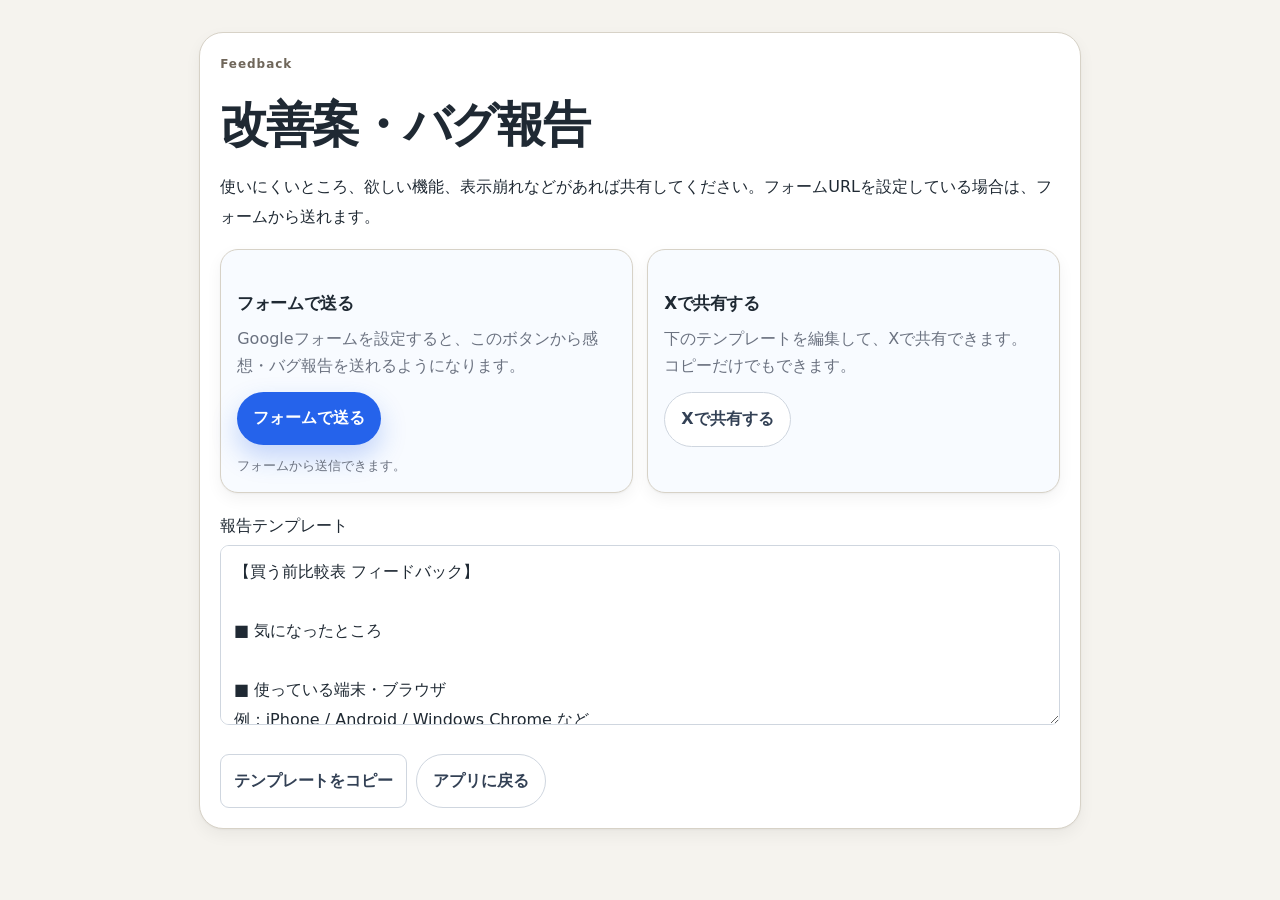
==== commit 644eccb2: "Add feedback form and polish public page" ====
--- a/feedback.html
+++ b/feedback.html
@@ -4,7 +4,7 @@
   <meta charset="UTF-8" />
   <meta name="viewport" content="width=device-width, initial-scale=1.0" />
   <title>改善案・バグ報告｜買う前比較表</title>
-  <meta name="description" content="買う前比較表の改善案・バグ報告ページです。" />
+  <meta name="description" content="買う前比較表の改善案・バグ報告ページです。フォームまたはXからフィードバックできます。" />
   <link rel="icon" href="favicon.svg" type="image/svg+xml" />
   <link rel="stylesheet" href="styles.css" />
 </head>
@@ -13,7 +13,22 @@
     <article class="static-card feedback-box">
       <p class="eyebrow">Feedback</p>
       <h1>改善案・バグ報告</h1>
-      <p>使いにくいところ、欲しい機能、表示崩れなどがあれば、下のテンプレートを編集して共有してください。</p>
+      <p>使いにくいところ、欲しい機能、表示崩れなどがあれば共有してください。フォームURLを設定している場合は、フォームから送れます。</p>
+
+      <div class="feedback-methods" aria-label="フィードバック方法">
+        <section class="feedback-method-card">
+          <h2>フォームで送る</h2>
+          <p>Googleフォームを設定すると、このボタンから感想・バグ報告を送れるようになります。</p>
+          <a id="googleFormLink" class="primary button-link disabled-link" href="#" target="_blank" rel="noopener" aria-disabled="true">フォームで送る</a>
+          <small id="formSetupHint">現在はフォームURLが未設定です。運営者は feedback.html の <code>GOOGLE_FORM_URL</code> にGoogleフォームURLを入れてください。</small>
+        </section>
+
+        <section class="feedback-method-card">
+          <h2>Xで共有する</h2>
+          <p>下のテンプレートを編集して、Xで共有できます。コピーだけでもできます。</p>
+          <a id="xFeedbackLink" class="secondary button-link" href="https://x.com/intent/tweet?text=%E3%80%90%E8%B2%B7%E3%81%86%E5%89%8D%E6%AF%94%E8%BC%83%E8%A1%A8%20%E3%83%95%E3%82%A3%E3%83%BC%E3%83%89%E3%83%90%E3%83%83%E3%82%AF%E3%80%91%0A%0A%23%E8%B2%B7%E3%81%86%E5%89%8D%E6%AF%94%E8%BC%83%E8%A1%A8" target="_blank" rel="noopener">Xで共有する</a>
+        </section>
+      </div>
 
       <label>
         報告テンプレート
@@ -31,21 +46,35 @@
 
       <div class="static-actions">
         <button id="copyFeedbackBtn" type="button" class="secondary">テンプレートをコピー</button>
-        <a id="xFeedbackLink" class="primary button-link" href="https://x.com/intent/tweet?text=%E3%80%90%E8%B2%B7%E3%81%86%E5%89%8D%E6%AF%94%E8%BC%83%E8%A1%A8%20%E3%83%95%E3%82%A3%E3%83%BC%E3%83%89%E3%83%90%E3%83%83%E3%82%AF%E3%80%91%0A%0A%23%E8%B2%B7%E3%81%86%E5%89%8D%E6%AF%94%E8%BC%83%E8%A1%A8" target="_blank" rel="noopener">Xで共有する</a>
         <a class="secondary button-link" href="index.html">アプリに戻る</a>
       </div>
     </article>
   </main>
 
   <script>
+    const GOOGLE_FORM_URL = "https://forms.gle/kt8t9keZ71b588pU9"; 
+
     const textarea = document.getElementById('feedbackText');
     const copyBtn = document.getElementById('copyFeedbackBtn');
     const xLink = document.getElementById('xFeedbackLink');
+    const googleFormLink = document.getElementById('googleFormLink');
+    const formSetupHint = document.getElementById('formSetupHint');
+
+    if (GOOGLE_FORM_URL) {
+      googleFormLink.href = GOOGLE_FORM_URL;
+      googleFormLink.classList.remove('disabled-link');
+      googleFormLink.removeAttribute('aria-disabled');
+      formSetupHint.textContent = 'フォームから送信できます。';
+    }
 
     function updateXLink() {
       const text = textarea.value.trim() || '【買う前比較表 フィードバック】';
       xLink.href = `https://x.com/intent/tweet?text=${encodeURIComponent(text + '\n\n#買う前比較表')}`;
     }
+
+    googleFormLink.addEventListener('click', event => {
+      if (!GOOGLE_FORM_URL) event.preventDefault();
+    });
 
     textarea.addEventListener('input', updateXLink);
     copyBtn.addEventListener('click', async () => {
--- a/styles.css
+++ b/styles.css
@@ -2076,3 +2076,47 @@
   .quick-steps span { grid-row: auto; }
   button, .import-label, .button-link { width: 100%; }
 }
+
+/* Public release refinements */
+.feedback-methods {
+  display: grid;
+  grid-template-columns: repeat(2, minmax(0, 1fr));
+  gap: 0.9rem;
+  margin: 1.1rem 0;
+}
+
+.feedback-method-card {
+  border: 1px solid var(--line);
+  background: #f8fbff;
+  border-radius: 18px;
+  padding: 1rem;
+  box-shadow: var(--shadow-small);
+}
+
+.feedback-method-card h2 {
+  font-size: 1.05rem;
+  margin-bottom: 0.35rem;
+}
+
+.feedback-method-card p {
+  color: var(--muted);
+  line-height: 1.7;
+  margin-bottom: 0.8rem;
+}
+
+.feedback-method-card small {
+  display: block;
+  margin-top: 0.65rem;
+  color: var(--muted);
+  line-height: 1.6;
+}
+
+.disabled-link {
+  opacity: 0.55;
+  cursor: not-allowed;
+  filter: grayscale(0.25);
+}
+
+@media (max-width: 720px) {
+  .feedback-methods { grid-template-columns: 1fr; }
+}
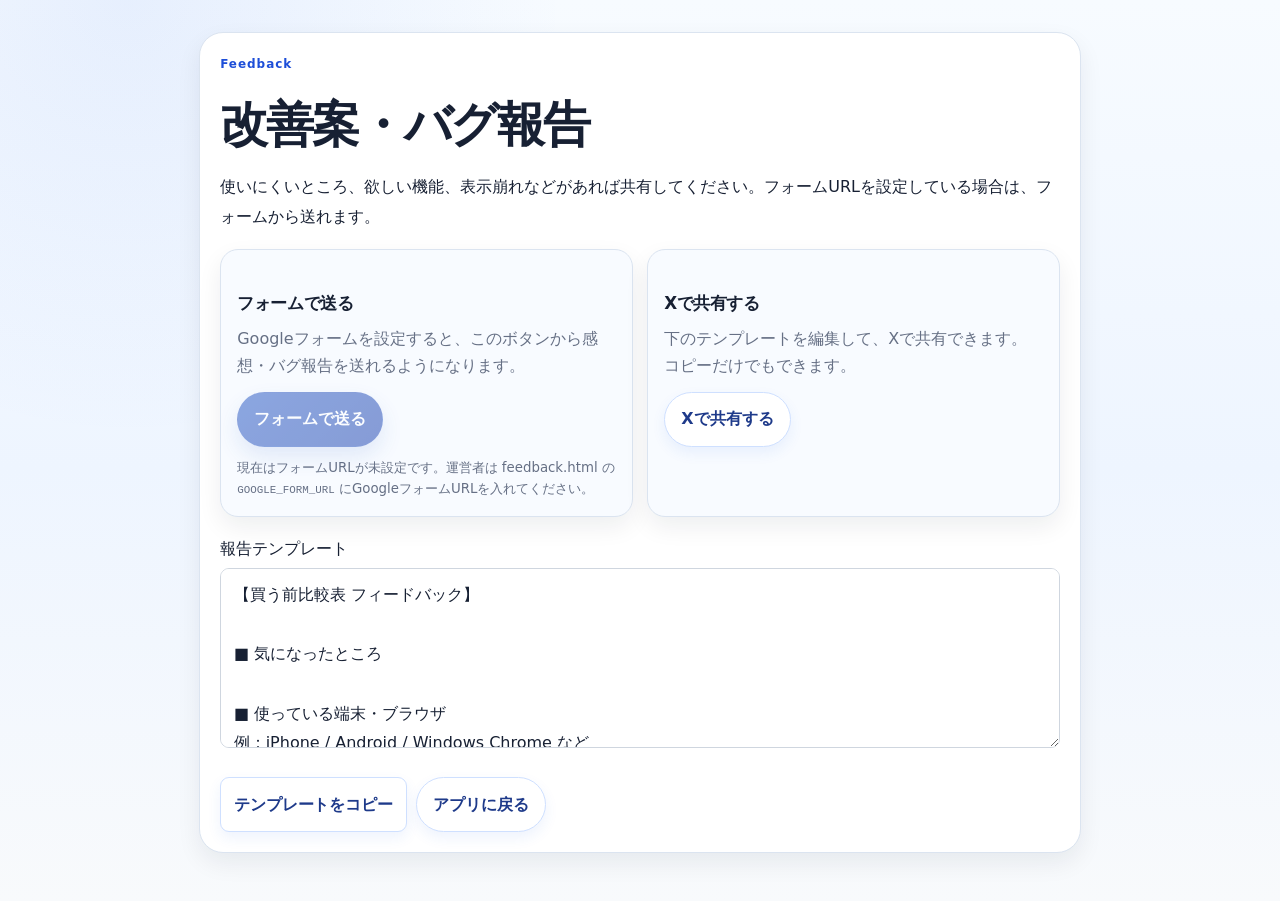
==== commit 601d223e: "Improve mobile UI" ====
--- a/feedback.html
+++ b/feedback.html
@@ -52,7 +52,7 @@
   </main>
 
   <script>
-    const GOOGLE_FORM_URL = "https://forms.gle/kt8t9keZ71b588pU9"; 
+    const GOOGLE_FORM_URL = ""; // 例：https://forms.gle/xxxxxxxxxxxxxx
 
     const textarea = document.getElementById('feedbackText');
     const copyBtn = document.getElementById('copyFeedbackBtn');
--- a/styles.css
+++ b/styles.css
@@ -2120,3 +2120,681 @@
 @media (max-width: 720px) {
   .feedback-methods { grid-template-columns: 1fr; }
 }
+
+
+/* =========================================================
+   Mobile dedicated UI polish - 2026-06-29
+   スマホでは表を無理に見せず、カード中心の専用レイアウトにする。
+   ========================================================= */
+:root {
+  --brand: #2563eb;
+  --brand-strong: #1d4ed8;
+  --brand-soft: #eaf2ff;
+  --accent: #0f766e;
+  --accent-soft: #e7f8f5;
+  --warning: #f59e0b;
+  --warning-soft: #fff7df;
+  --success: #16a34a;
+  --success-soft: #eaf8ef;
+  --danger: #e5484d;
+  --danger-soft: #fff0f1;
+  --ink: #172033;
+  --muted: #667085;
+  --line: #dbe4f0;
+  --panel: #ffffff;
+  --shadow: 0 18px 44px rgba(37, 99, 235, 0.10);
+  --shadow-small: 0 10px 24px rgba(15, 23, 42, 0.07);
+}
+
+body {
+  background:
+    radial-gradient(circle at 10% 0%, rgba(37, 99, 235, 0.08), transparent 30%),
+    linear-gradient(180deg, #f7fbff 0%, #eef5ff 52%, #f8fafc 100%) !important;
+  color: var(--ink) !important;
+}
+
+.app-header,
+.public-intro,
+.layout,
+.app-footer {
+  max-width: 1440px;
+}
+
+.primary,
+button.primary,
+.button-link.primary {
+  background: linear-gradient(135deg, #2563eb, #1d4ed8) !important;
+  color: #fff !important;
+  border: 1px solid rgba(37, 99, 235, 0.16) !important;
+  box-shadow: 0 10px 22px rgba(37, 99, 235, 0.22) !important;
+}
+
+.secondary,
+.import-label,
+.button-link.secondary {
+  background: #ffffff !important;
+  color: #1e3a8a !important;
+  border: 1px solid #cfe0ff !important;
+  box-shadow: 0 6px 14px rgba(37, 99, 235, 0.08) !important;
+}
+
+.danger,
+.danger.ghost {
+  color: #b4232a !important;
+  background: #fff0f1 !important;
+  border: 1px solid #ffd4d7 !important;
+}
+
+.panel,
+.intro-copy,
+.quick-steps,
+.data-management,
+.product-card,
+.table-wrap,
+.summary-card,
+.sample-notice {
+  background: rgba(255, 255, 255, 0.96) !important;
+  border-color: #dbe7f3 !important;
+  box-shadow: var(--shadow-small) !important;
+}
+
+.app-header {
+  background: linear-gradient(135deg, #eff6ff 0%, #ffffff 62%, #ecfeff 100%) !important;
+  border-bottom: 1px solid #dbe7f3;
+  box-shadow: 0 10px 26px rgba(37, 99, 235, 0.08);
+}
+
+.app-header h1,
+.intro-copy h2,
+.section-heading h2 {
+  color: #0f172a !important;
+}
+
+.eyebrow {
+  color: var(--brand-strong) !important;
+  font-weight: 900 !important;
+}
+
+.lead,
+.intro-copy p:not(.eyebrow),
+small,
+.muted {
+  color: var(--muted) !important;
+}
+
+.quick-steps li {
+  background: #f8fbff !important;
+  border-color: #dbeafe !important;
+}
+.quick-steps span {
+  background: var(--brand) !important;
+}
+
+.sample-notice {
+  background: #fff7df !important;
+  border-color: #fde68a !important;
+  color: #5b430a !important;
+}
+
+.status-pill {
+  background: var(--brand-soft) !important;
+  color: var(--brand-strong) !important;
+  border: 1px solid #cfe0ff;
+}
+.status-pill[data-status="本命"] { background: var(--success-soft) !important; color: #166534 !important; border-color: #bbf7d0; }
+.status-pill[data-status="保留"] { background: var(--warning-soft) !important; color: #92400e !important; border-color: #fde68a; }
+.status-pill[data-status="買わない"] { background: var(--danger-soft) !important; color: #b4232a !important; border-color: #ffd4d7; }
+
+.category-chip,
+.score-note,
+.hint-card {
+  background: #f0f7ff !important;
+  color: #24446f !important;
+  border-color: #cfe0ff !important;
+}
+
+.summary-card {
+  position: relative;
+  overflow: hidden;
+  border-radius: 18px !important;
+}
+.summary-card::before {
+  content: "";
+  position: absolute;
+  inset: 0 auto 0 0;
+  width: 5px;
+}
+.summary-card:nth-child(1)::before { background: var(--success); }
+.summary-card:nth-child(2)::before { background: var(--danger); }
+.summary-card:nth-child(3)::before { background: var(--brand); }
+.summary-card:nth-child(4)::before { background: var(--warning); }
+.summary-card span { color: var(--muted) !important; }
+.summary-card strong { color: #0f172a !important; }
+
+.score-ring {
+  background: #f8fbff !important;
+  border-radius: 16px !important;
+  border: 1px solid #dbe7f3 !important;
+  box-shadow: none !important;
+}
+.score-ring.excellent { border-left: 5px solid var(--success) !important; }
+.score-ring.good { border-left: 5px solid var(--brand) !important; }
+.score-ring.normal { border-left: 5px solid var(--warning) !important; }
+.score-ring.low { border-left: 5px solid var(--danger) !important; }
+
+.product-link,
+.app-footer a,
+a {
+  color: var(--brand-strong);
+}
+
+.mobile-bottom-nav { display: none; }
+
+@media (max-width: 760px) {
+  html { scroll-padding-top: 0.75rem; }
+  body {
+    font-size: 16px !important;
+    line-height: 1.65 !important;
+    padding-bottom: 76px;
+    overflow-x: hidden;
+  }
+
+  body::before {
+    content: "";
+    position: fixed;
+    inset: 0;
+    pointer-events: none;
+    background: linear-gradient(180deg, rgba(37,99,235,0.08), transparent 260px);
+    z-index: -1;
+  }
+
+  .app-header {
+    margin: 0 !important;
+    padding: 1.05rem 1rem 0.95rem !important;
+    border-radius: 0 0 22px 22px !important;
+    display: grid !important;
+    gap: 0.8rem !important;
+  }
+
+  .app-header .eyebrow {
+    font-size: 0.72rem !important;
+    letter-spacing: 0.08em !important;
+  }
+
+  .app-header h1 {
+    font-size: 1.72rem !important;
+    line-height: 1.18 !important;
+    letter-spacing: -0.06em !important;
+    margin: 0.1rem 0 0.35rem !important;
+  }
+
+  .lead {
+    font-size: 0.95rem !important;
+    line-height: 1.7 !important;
+    margin: 0 !important;
+  }
+
+  .header-actions {
+    display: grid !important;
+    grid-template-columns: 1fr 1fr !important;
+    gap: 0.55rem !important;
+    width: 100% !important;
+  }
+  .header-actions .button-link {
+    width: 100% !important;
+    min-height: 42px !important;
+    padding: 0.68rem 0.6rem !important;
+    font-size: 0.86rem !important;
+  }
+
+  .public-intro {
+    padding: 0.85rem 0.85rem 0.35rem !important;
+    display: block !important;
+  }
+
+  .intro-copy {
+    padding: 1rem !important;
+    border-radius: 20px !important;
+  }
+
+  .intro-copy h2 {
+    font-size: 1.22rem !important;
+    line-height: 1.55 !important;
+    letter-spacing: -0.035em !important;
+  }
+
+  .intro-copy p:not(.eyebrow) {
+    font-size: 0.94rem !important;
+    line-height: 1.85 !important;
+  }
+
+  .intro-actions {
+    display: grid !important;
+    grid-template-columns: 1fr !important;
+    gap: 0.55rem !important;
+  }
+
+  .quick-steps {
+    margin-top: 0.7rem !important;
+    padding: 0 !important;
+    border: 0 !important;
+    box-shadow: none !important;
+    background: transparent !important;
+    display: grid !important;
+    grid-template-columns: 1fr !important;
+    gap: 0.5rem !important;
+  }
+
+  .quick-steps li {
+    grid-template-columns: auto 1fr !important;
+    border-radius: 14px !important;
+    padding: 0.7rem !important;
+  }
+
+  .quick-steps span {
+    width: 1.75rem !important;
+    height: 1.75rem !important;
+    font-size: 0.82rem !important;
+  }
+
+  .quick-steps strong { font-size: 0.9rem !important; }
+  .quick-steps small { font-size: 0.78rem !important; }
+
+  .layout {
+    display: flex !important;
+    flex-direction: column !important;
+    gap: 0.85rem !important;
+    padding: 0.85rem !important;
+  }
+
+  .list-panel { order: 1 !important; }
+  .form-panel { order: 2 !important; }
+
+  .panel {
+    padding: 0.95rem !important;
+    border-radius: 20px !important;
+  }
+
+  .section-heading {
+    display: flex !important;
+    flex-direction: row !important;
+    justify-content: space-between !important;
+    align-items: center !important;
+    gap: 0.65rem !important;
+    margin-bottom: 0.85rem !important;
+  }
+
+  .section-heading h2 {
+    font-size: 1.32rem !important;
+    margin: 0 !important;
+  }
+
+  .section-heading .eyebrow { margin-bottom: 0.18rem !important; }
+
+  .stats {
+    display: grid !important;
+    grid-template-columns: 1fr !important;
+    gap: 0.35rem !important;
+    justify-items: end !important;
+  }
+  .stats span,
+  .badge {
+    font-size: 0.73rem !important;
+    padding: 0.3rem 0.55rem !important;
+    border-radius: 999px !important;
+  }
+
+  .group-manager {
+    display: grid !important;
+    grid-template-columns: 1fr !important;
+    gap: 0.65rem !important;
+    margin: 0.65rem 0 0.85rem !important;
+    padding: 0.72rem !important;
+    border-radius: 16px !important;
+    border-left: 5px solid var(--brand) !important;
+    background: #f8fbff !important;
+  }
+
+  .group-actions {
+    display: grid !important;
+    grid-template-columns: 1fr 1fr !important;
+    gap: 0.45rem !important;
+  }
+  .group-actions button:first-child { grid-column: 1 / -1; }
+
+  .summary-grid {
+    display: grid !important;
+    grid-template-columns: repeat(2, minmax(0, 1fr)) !important;
+    gap: 0.55rem !important;
+    margin-bottom: 0.75rem !important;
+  }
+
+  .summary-card {
+    padding: 0.72rem 0.75rem 0.72rem 0.9rem !important;
+    min-height: 78px !important;
+  }
+  .summary-card span { font-size: 0.72rem !important; }
+  .summary-card strong { font-size: 1.05rem !important; }
+
+  .toolbar {
+    display: grid !important;
+    grid-template-columns: 1fr !important;
+    gap: 0.5rem !important;
+    padding: 0.7rem !important;
+    background: #ffffff !important;
+    border: 1px solid #dbe7f3 !important;
+    border-radius: 16px !important;
+  }
+
+  .toolbar input,
+  .toolbar select,
+  input,
+  select,
+  textarea {
+    min-height: 44px !important;
+    border-radius: 12px !important;
+    font-size: 16px !important;
+    padding: 0.72rem 0.78rem !important;
+  }
+
+  .toolbar button,
+  button,
+  .button-link,
+  .import-label {
+    min-height: 42px !important;
+    border-radius: 12px !important;
+  }
+
+  .view-row {
+    display: grid !important;
+    grid-template-columns: 1fr !important;
+    gap: 0.55rem !important;
+    margin-bottom: 0.75rem !important;
+  }
+
+  .hint-card {
+    padding: 0.72rem !important;
+    border-radius: 14px !important;
+    font-size: 0.86rem !important;
+  }
+
+  .view-switch { display: none !important; }
+  .table-wrap { display: none !important; }
+
+  .cards-grid {
+    display: grid !important;
+    grid-template-columns: 1fr !important;
+    gap: 0.72rem !important;
+  }
+  .cards-grid.hidden { display: none !important; }
+
+  .product-card {
+    padding: 0.9rem !important;
+    border-radius: 18px !important;
+    border-left: 5px solid var(--brand) !important;
+    gap: 0.7rem !important;
+  }
+  .product-card:has(.status-pill[data-status="本命"]) { border-left-color: var(--success) !important; }
+  .product-card:has(.status-pill[data-status="保留"]) { border-left-color: var(--warning) !important; }
+  .product-card:has(.status-pill[data-status="買わない"]) { border-left-color: var(--danger) !important; }
+
+  .card-top {
+    display: grid !important;
+    grid-template-columns: 52px minmax(0, 1fr) !important;
+    gap: 0.65rem !important;
+    align-items: start !important;
+  }
+
+  .card-image-wrap {
+    width: 52px !important;
+    height: 52px !important;
+    border-radius: 14px !important;
+    font-size: 1rem !important;
+  }
+
+  .card-main { min-width: 0 !important; }
+  .card-meta { gap: 0.3rem !important; margin-bottom: 0.35rem !important; }
+
+  .status-pill,
+  .category-chip,
+  .score-badge {
+    font-size: 0.74rem !important;
+    padding: 0.24rem 0.5rem !important;
+  }
+
+  .product-card h3 {
+    font-size: 1.04rem !important;
+    line-height: 1.45 !important;
+    margin: 0 0 0.35rem !important;
+    -webkit-line-clamp: 3 !important;
+  }
+
+  .card-price-row {
+    display: flex !important;
+    gap: 0.35rem !important;
+    align-items: center !important;
+    margin-bottom: 0.15rem !important;
+  }
+
+  .card-price { color: var(--brand-strong) !important; font-size: 1.16rem !important; }
+  .rating-chip { color: #b45309 !important; font-size: 0.82rem !important; white-space: nowrap !important; }
+
+  .score-ring {
+    grid-column: 1 / -1 !important;
+    width: 100% !important;
+    height: auto !important;
+    min-height: 44px !important;
+    display: flex !important;
+    flex-direction: row !important;
+    justify-content: center !important;
+    align-items: center !important;
+    gap: 0.35rem !important;
+    padding: 0.45rem !important;
+  }
+  .score-ring strong { font-size: 1rem !important; }
+  .score-ring span { position: static !important; font-size: 0.75rem !important; }
+
+  .score-note {
+    width: fit-content !important;
+    border-radius: 999px !important;
+    padding: 0.28rem 0.6rem !important;
+    font-size: 0.78rem !important;
+  }
+
+  .spec-chip-list {
+    display: grid !important;
+    grid-template-columns: repeat(2, minmax(0, 1fr)) !important;
+    gap: 0.45rem !important;
+  }
+  .spec-chip-list li {
+    background: #f8fbff !important;
+    border: 1px solid #dbeafe !important;
+    border-radius: 13px !important;
+    padding: 0.55rem !important;
+  }
+  .spec-chip-list span { font-size: 0.68rem !important; }
+  .spec-chip-list strong {
+    font-size: 0.82rem !important;
+    white-space: normal !important;
+    line-height: 1.45 !important;
+  }
+  .part-chip-meta { font-size: 0.68rem !important; line-height: 1.35 !important; }
+
+  .card-memo {
+    background: #f8fafc !important;
+    border-radius: 13px !important;
+    padding: 0.65rem !important;
+    font-size: 0.88rem !important;
+    line-height: 1.75 !important;
+  }
+
+  .card-actions {
+    display: grid !important;
+    grid-template-columns: 1fr 1fr 1fr !important;
+    gap: 0.42rem !important;
+    border-top: 1px solid #e5eefb !important;
+    padding-top: 0.65rem !important;
+  }
+  .card-actions button {
+    width: 100% !important;
+    font-size: 0.82rem !important;
+    padding: 0.52rem 0.35rem !important;
+  }
+
+  .data-management {
+    display: grid !important;
+    grid-template-columns: 1fr !important;
+    padding: 0.85rem !important;
+    border-radius: 16px !important;
+    margin: 0.8rem 0 !important;
+  }
+  .data-actions {
+    display: grid !important;
+    grid-template-columns: 1fr !important;
+    gap: 0.45rem !important;
+  }
+
+  .empty-state {
+    padding: 1.4rem 0.8rem !important;
+    border-radius: 16px !important;
+    background: #ffffff !important;
+  }
+
+  .sample-notice,
+  .manual-guide {
+    border-radius: 14px !important;
+    padding: 0.72rem !important;
+    font-size: 0.88rem !important;
+    line-height: 1.75 !important;
+  }
+
+  form label { font-size: 0.9rem !important; margin-bottom: 0.72rem !important; }
+
+  .split-row,
+  .url-row,
+  .form-actions,
+  .two-column-form,
+  .spec-grid {
+    display: grid !important;
+    grid-template-columns: 1fr !important;
+    gap: 0.5rem !important;
+  }
+
+  .dynamic-specs {
+    border-top: 1px solid #e5eefb !important;
+    padding-top: 0.85rem !important;
+    margin-top: 0.4rem !important;
+  }
+
+  .tiered-spec-field,
+  .self-build-part-field,
+  .field-builder-row {
+    border-radius: 16px !important;
+    padding: 0.72rem !important;
+    background: #f8fbff !important;
+    border: 1px solid #dbeafe !important;
+  }
+
+  .tiered-controls,
+  .self-build-meta-grid {
+    display: grid !important;
+    grid-template-columns: 1fr !important;
+    gap: 0.45rem !important;
+  }
+
+  .tiered-controls select,
+  .tiered-final-input {
+    width: 100% !important;
+    font-size: 15px !important;
+    min-height: 42px !important;
+  }
+
+  .self-build-summary {
+    display: grid !important;
+    grid-template-columns: 1fr !important;
+    gap: 0.6rem !important;
+    border-radius: 16px !important;
+  }
+  .self-build-total-box { text-align: left !important; min-width: 0 !important; }
+  .self-build-part-title {
+    display: grid !important;
+    grid-template-columns: 1fr !important;
+    gap: 0.12rem !important;
+  }
+
+  .dialog,
+  .wide-dialog {
+    width: min(94vw, 720px) !important;
+    max-height: 88vh !important;
+    border-radius: 20px !important;
+    padding: 1rem !important;
+  }
+  .dialog menu {
+    display: grid !important;
+    grid-template-columns: 1fr !important;
+    gap: 0.5rem !important;
+  }
+  .builder-heading,
+  .field-builder-top {
+    display: grid !important;
+    grid-template-columns: 1fr !important;
+    gap: 0.55rem !important;
+  }
+  .builder-row-actions {
+    display: grid !important;
+    grid-template-columns: repeat(3, 1fr) !important;
+    gap: 0.4rem !important;
+  }
+
+  .app-footer {
+    padding: 0.85rem 0.85rem 6rem !important;
+    display: grid !important;
+    gap: 0.7rem !important;
+  }
+  .app-footer nav {
+    display: grid !important;
+    grid-template-columns: 1fr !important;
+    gap: 0.45rem !important;
+  }
+
+  .mobile-bottom-nav {
+    position: fixed;
+    left: 0.75rem;
+    right: 0.75rem;
+    bottom: 0.75rem;
+    z-index: 50;
+    display: grid !important;
+    grid-template-columns: repeat(3, 1fr);
+    gap: 0.35rem;
+    padding: 0.42rem;
+    border-radius: 20px;
+    background: rgba(255, 255, 255, 0.94);
+    border: 1px solid #cfe0ff;
+    box-shadow: 0 18px 44px rgba(37, 99, 235, 0.18);
+    backdrop-filter: blur(14px);
+  }
+  .mobile-bottom-nav a {
+    min-height: 42px;
+    display: grid;
+    place-items: center;
+    text-decoration: none;
+    border-radius: 15px;
+    color: #1e3a8a !important;
+    font-weight: 900;
+    background: #f0f7ff;
+    border: 1px solid transparent;
+  }
+  .mobile-bottom-nav a:nth-child(2) {
+    background: linear-gradient(135deg, #2563eb, #1d4ed8);
+    color: #fff !important;
+    box-shadow: 0 8px 20px rgba(37, 99, 235, 0.24);
+  }
+}
+
+@media (max-width: 380px) {
+  .summary-grid,
+  .spec-chip-list,
+  .card-actions,
+  .group-actions { grid-template-columns: 1fr !important; }
+  .header-actions { grid-template-columns: 1fr !important; }
+}
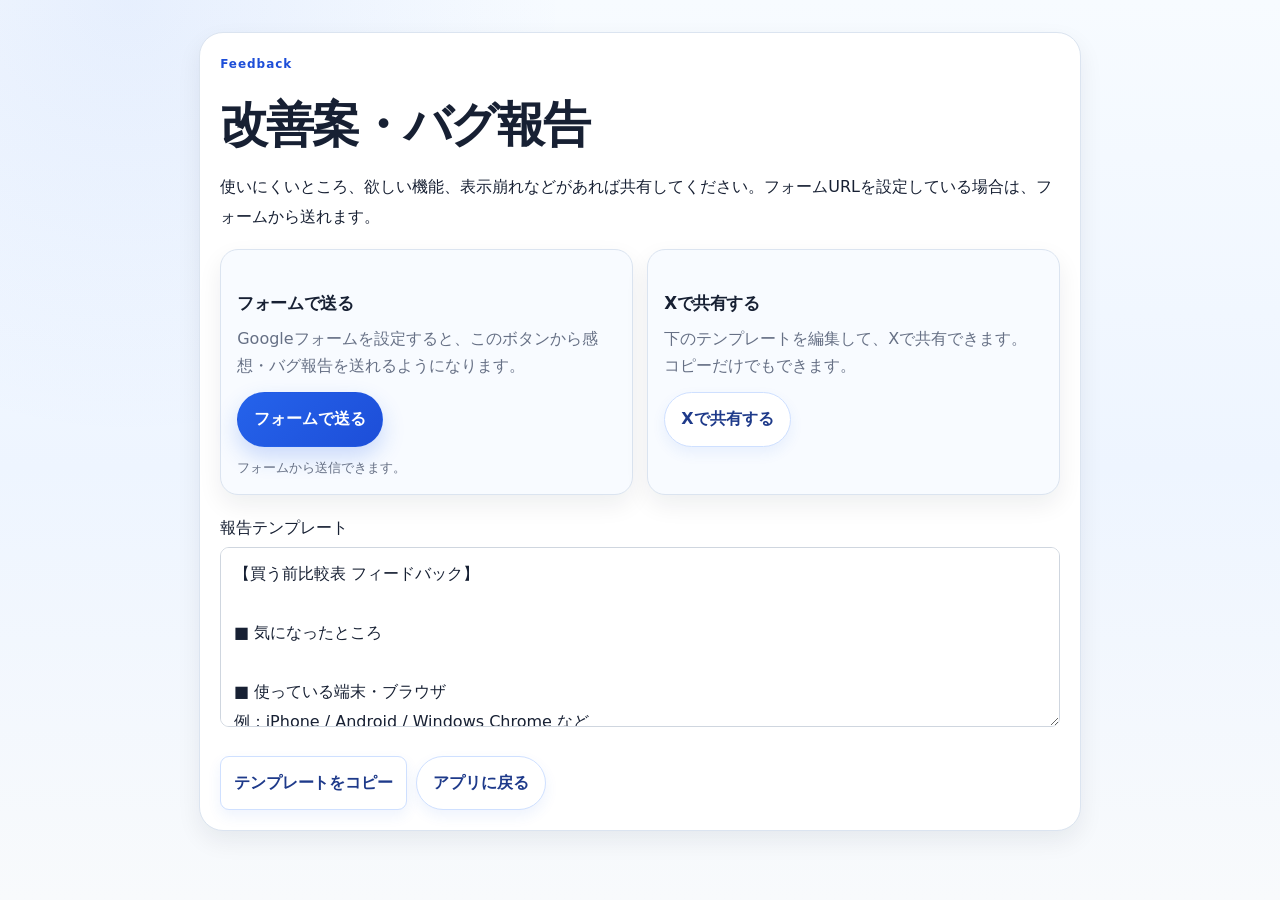
==== commit 5d75c599: "Add Google Form URL" ====
--- a/feedback.html
+++ b/feedback.html
@@ -52,7 +52,7 @@
   </main>
 
   <script>
-    const GOOGLE_FORM_URL = ""; // 例：https://forms.gle/xxxxxxxxxxxxxx
+    const GOOGLE_FORM_URL = "https://forms.gle/GAiEZay9EmUUGiwd6"; // 例：https://forms.gle/xxxxxxxxxxxxxx
 
     const textarea = document.getElementById('feedbackText');
     const copyBtn = document.getElementById('copyFeedbackBtn');
